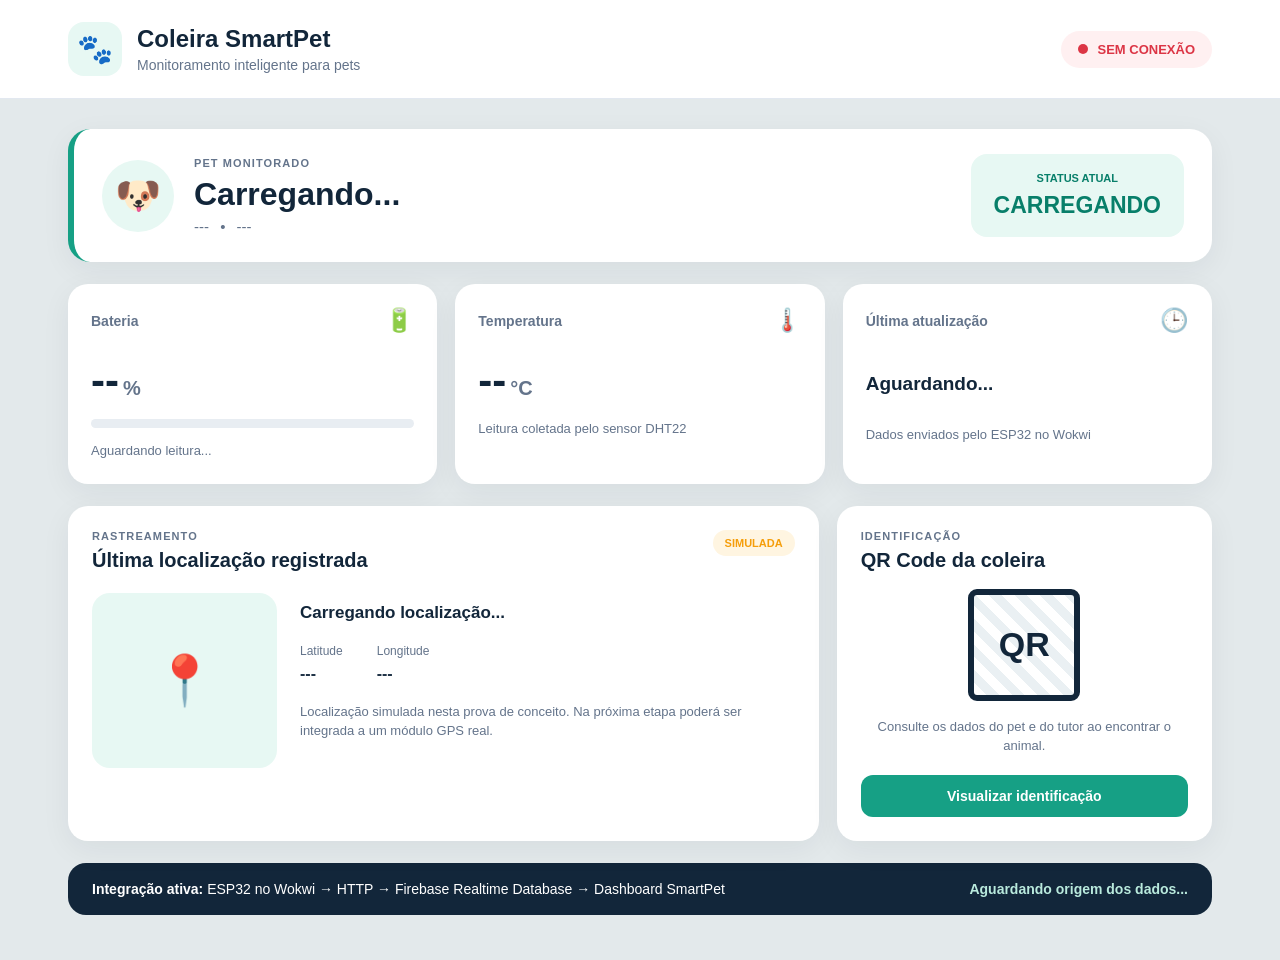
==== HTML/index.html @ f0775191 "Protótipo inicial do dashboard Coleira SmartPet" ====
<!DOCTYPE html>
<html lang="pt-BR">
<head>
  <meta charset="UTF-8">
  <meta name="viewport" content="width=device-width, initial-scale=1.0">

  <title>Coleira SmartPet | Dashboard</title>

  <link rel="stylesheet" href="../CSS/style.css">
</head>

<body>
  <header class="cabecalho">
    <div class="cabecalho-container">
      <div class="marca">
        <div class="marca-icone">🐾</div>

        <div>
          <h1>Coleira SmartPet</h1>
          <p>Monitoramento inteligente para pets</p>
        </div>
      </div>

      <div class="conexao" id="conexao">
        <span class="conexao-ponto"></span>
        <span id="texto-conexao">Conectando...</span>
      </div>
    </div>
  </header>

  <main class="conteudo">
    <section class="pet-card" id="pet-card">
      <div class="pet-informacoes">
        <div class="pet-avatar">🐶</div>

        <div>
          <p class="legenda">PET MONITORADO</p>
          <h2 id="nome-pet">Carregando...</h2>
          <p class="descricao-pet">
            <span id="raca-pet">---</span>
            <span class="separador">•</span>
            <span id="idade-pet">---</span>
          </p>
        </div>
      </div>

      <div class="status-box seguro" id="status-box">
        <p class="status-titulo">STATUS ATUAL</p>
        <p class="status-texto" id="status-texto">CARREGANDO</p>
      </div>
    </section>

    <section class="alerta-card oculto" id="alerta-card">
      <div class="alerta-icone">⚠️</div>

      <div>
        <h3>Alerta ativo: pet possivelmente perdido!</h3>
        <p>
          Consulte a última localização registrada e entre em contato
          com o tutor responsável.
        </p>
      </div>
    </section>

    <section class="cards-monitoramento">
      <article class="card">
        <div class="card-topo">
          <span class="card-titulo">Bateria</span>
          <span class="card-icone">🔋</span>
        </div>

        <p class="card-valor">
          <span id="bateria">--</span><small>%</small>
        </p>

        <div class="barra">
          <div class="barra-progresso" id="barra-bateria"></div>
        </div>

        <p class="card-descricao" id="texto-bateria">
          Aguardando leitura...
        </p>
      </article>

      <article class="card">
        <div class="card-topo">
          <span class="card-titulo">Temperatura</span>
          <span class="card-icone">🌡️</span>
        </div>

        <p class="card-valor">
          <span id="temperatura">--</span><small>°C</small>
        </p>

        <p class="card-descricao">
          Leitura coletada pelo sensor DHT22
        </p>
      </article>

      <article class="card">
        <div class="card-topo">
          <span class="card-titulo">Última atualização</span>
          <span class="card-icone">🕒</span>
        </div>

        <p class="card-horario" id="ultima-atualizacao">
          Aguardando...
        </p>

        <p class="card-descricao">
          Dados enviados pelo ESP32 no Wokwi
        </p>
      </article>
    </section>

    <section class="grade-inferior">
      <article class="localizacao-card">
        <div class="secao-titulo">
          <div>
            <p class="legenda">RASTREAMENTO</p>
            <h3>Última localização registrada</h3>
          </div>

          <span class="selo-simulacao" id="tipo-localizacao">
            SIMULADA
          </span>
        </div>

        <div class="localizacao-conteudo">
          <div class="mapa-simulado">
            <div class="mapa-pino">📍</div>
          </div>

          <div class="dados-localizacao">
            <p class="endereco" id="localizacao">
              Carregando localização...
            </p>

            <div class="coordenadas">
              <div>
                <span>Latitude</span>
                <strong id="latitude">---</strong>
              </div>

              <div>
                <span>Longitude</span>
                <strong id="longitude">---</strong>
              </div>
            </div>

            <p class="nota">
              Localização simulada nesta prova de conceito.
              Na próxima etapa poderá ser integrada a um módulo GPS real.
            </p>
          </div>
        </div>
      </article>

      <article class="identificacao-card">
        <p class="legenda">IDENTIFICAÇÃO</p>
        <h3>QR Code da coleira</h3>

        <div class="qr-placeholder">
          <span>QR</span>
        </div>

        <p class="qr-descricao">
          Consulte os dados do pet e do tutor ao encontrar o animal.
        </p>

        <a class="botao-identificacao" href="identificacao.html">
          Visualizar identificação
        </a>
      </article>
    </section>

    <section class="integracao-card">
      <p>
        <strong>Integração ativa:</strong>
        ESP32 no Wokwi → HTTP → Firebase Realtime Database → Dashboard SmartPet
      </p>

      <span id="origem-dados">Aguardando origem dos dados...</span>
    </section>
  </main>

  <script src="../JavaScript/dashboard.js"></script>
</body>
</html>
---- CSS/style.css ----
* {
  margin: 0;
  padding: 0;
  box-sizing: border-box;
  font-family: Arial, Helvetica, sans-serif;
}

:root {
  --verde-principal: #16a085;
  --verde-escuro: #087f6a;
  --verde-claro: #e7f8f3;
  --azul-escuro: #12263a;
  --azul-texto: #203347;
  --cinza-fundo: #e3e9eb;
  --cinza-card: #ffffff;
  --cinza-texto: #64748b;
  --cinza-borda: #e2e8f0;
  --vermelho: #dc3545;
  --vermelho-claro: #fff0f1;
  --amarelo: #f59e0b;
  --sombra: 0 8px 30px rgba(18, 38, 58, 0.06);
}

body {
  min-height: 100vh;
  background-color: var(--cinza-fundo);
  color: var(--azul-texto);
}

.cabecalho {
  background-color: var(--cinza-card);
  border-bottom: 1px solid var(--cinza-borda);
}

.cabecalho-container {
  max-width: 1200px;
  margin: 0 auto;
  padding: 22px 28px;
  display: flex;
  justify-content: space-between;
  align-items: center;
}

.marca {
  display: flex;
  align-items: center;
  gap: 15px;
}

.marca-icone {
  width: 54px;
  height: 54px;
  background-color: var(--verde-claro);
  border-radius: 16px;
  display: flex;
  justify-content: center;
  align-items: center;
  font-size: 29px;
}

.marca h1 {
  color: var(--azul-escuro);
  font-size: 24px;
  margin-bottom: 4px;
}

.marca p {
  color: var(--cinza-texto);
  font-size: 14px;
}

.conexao {
  border-radius: 30px;
  padding: 11px 17px;
  background-color: var(--verde-claro);
  color: var(--verde-escuro);
  font-weight: bold;
  font-size: 13px;
  display: flex;
  align-items: center;
  gap: 9px;
}

.conexao.erro {
  background-color: var(--vermelho-claro);
  color: var(--vermelho);
}

.conexao-ponto {
  width: 10px;
  height: 10px;
  background-color: var(--verde-principal);
  border-radius: 50%;
}

.conexao.erro .conexao-ponto {
  background-color: var(--vermelho);
}

.conteudo {
  max-width: 1200px;
  margin: 0 auto;
  padding: 30px 28px 45px;
}

.pet-card {
  background-color: var(--cinza-card);
  border-radius: 22px;
  padding: 25px 28px;
  box-shadow: var(--sombra);
  display: flex;
  justify-content: space-between;
  align-items: center;
  margin-bottom: 22px;
  border-left: 6px solid var(--verde-principal);
}

.pet-card.perdido {
  border-left-color: var(--vermelho);
}

.pet-informacoes {
  display: flex;
  align-items: center;
  gap: 20px;
}

.pet-avatar {
  height: 72px;
  width: 72px;
  border-radius: 50%;
  background-color: var(--verde-claro);
  display: flex;
  justify-content: center;
  align-items: center;
  font-size: 37px;
}

.legenda {
  color: var(--cinza-texto);
  font-size: 11px;
  letter-spacing: 1.1px;
  font-weight: bold;
  margin-bottom: 7px;
}

.pet-informacoes h2 {
  font-size: 32px;
  color: var(--azul-escuro);
  margin-bottom: 5px;
}

.descricao-pet {
  color: var(--cinza-texto);
  font-size: 15px;
}

.separador {
  margin: 0 7px;
}

.status-box {
  min-width: 180px;
  border-radius: 16px;
  padding: 18px 23px;
  text-align: center;
}

.status-box.seguro {
  background-color: var(--verde-claro);
  color: var(--verde-escuro);
}

.status-box.perdido {
  background-color: var(--vermelho-claro);
  color: var(--vermelho);
}

.status-titulo {
  font-size: 11px;
  font-weight: bold;
  margin-bottom: 8px;
}

.status-texto {
  font-size: 23px;
  font-weight: bold;
}

.alerta-card {
  background-color: var(--vermelho-claro);
  border: 1px solid #f9c1c6;
  border-radius: 18px;
  padding: 18px 23px;
  display: flex;
  align-items: center;
  gap: 18px;
  margin-bottom: 22px;
  color: var(--vermelho);
}

.alerta-card.oculto {
  display: none;
}

.alerta-icone {
  font-size: 31px;
}

.alerta-card h3 {
  font-size: 17px;
  margin-bottom: 5px;
}

.alerta-card p {
  font-size: 14px;
}

.cards-monitoramento {
  display: grid;
  grid-template-columns: repeat(3, 1fr);
  gap: 18px;
  margin-bottom: 22px;
}

.card {
  background-color: var(--cinza-card);
  border-radius: 20px;
  padding: 23px;
  box-shadow: var(--sombra);
}

.card-topo {
  display: flex;
  justify-content: space-between;
  align-items: center;
  margin-bottom: 23px;
}

.card-titulo {
  color: var(--cinza-texto);
  font-size: 14px;
  font-weight: bold;
}

.card-icone {
  font-size: 23px;
}

.card-valor {
  font-size: 42px;
  color: var(--azul-escuro);
  font-weight: bold;
  margin-bottom: 14px;
}

.card-valor small {
  font-size: 20px;
  color: var(--cinza-texto);
  margin-left: 4px;
}

.card-horario {
  font-size: 19px;
  color: var(--azul-escuro);
  font-weight: bold;
  min-height: 54px;
  display: flex;
  align-items: center;
  margin-bottom: 14px;
}

.card-descricao {
  color: var(--cinza-texto);
  font-size: 13px;
  line-height: 1.5;
}

.barra {
  background-color: #e8edf2;
  height: 9px;
  border-radius: 10px;
  overflow: hidden;
  margin-bottom: 13px;
}

.barra-progresso {
  background-color: var(--verde-principal);
  height: 100%;
  width: 0;
  border-radius: 10px;
  transition: width 0.4s;
}

.barra-progresso.baixa {
  background-color: var(--vermelho);
}

.grade-inferior {
  display: grid;
  grid-template-columns: 2fr 1fr;
  gap: 18px;
  margin-bottom: 22px;
}

.localizacao-card,
.identificacao-card {
  background-color: var(--cinza-card);
  border-radius: 20px;
  padding: 24px;
  box-shadow: var(--sombra);
}

.secao-titulo {
  display: flex;
  justify-content: space-between;
  align-items: start;
  margin-bottom: 21px;
}

.secao-titulo h3,
.identificacao-card h3 {
  color: var(--azul-escuro);
  font-size: 20px;
}

.selo-simulacao {
  padding: 7px 12px;
  background-color: #fff5e1;
  color: var(--amarelo);
  font-weight: bold;
  font-size: 11px;
  border-radius: 20px;
}

.localizacao-conteudo {
  display: flex;
  gap: 23px;
}

.mapa-simulado {
  min-width: 185px;
  height: 175px;
  background-color: var(--verde-claro);
  border-radius: 18px;
  display: flex;
  justify-content: center;
  align-items: center;
}

.mapa-pino {
  font-size: 49px;
}

.dados-localizacao {
  flex: 1;
}

.endereco {
  font-size: 17px;
  font-weight: bold;
  color: var(--azul-escuro);
  margin: 10px 0 21px;
}

.coordenadas {
  display: flex;
  gap: 34px;
  margin-bottom: 19px;
}

.coordenadas span {
  display: block;
  color: var(--cinza-texto);
  font-size: 12px;
  margin-bottom: 7px;
}

.coordenadas strong {
  font-size: 16px;
  color: var(--azul-texto);
}

.nota {
  color: var(--cinza-texto);
  font-size: 13px;
  line-height: 1.5;
}

.identificacao-card {
  text-align: center;
}

.identificacao-card .legenda {
  text-align: left;
}

.identificacao-card h3 {
  text-align: left;
  margin-bottom: 17px;
}

.qr-placeholder {
  width: 112px;
  height: 112px;
  margin: 0 auto 16px;
  border: 6px solid var(--azul-escuro);
  border-radius: 9px;
  display: flex;
  justify-content: center;
  align-items: center;
  color: var(--azul-escuro);
  font-weight: bold;
  font-size: 34px;
  background:
    repeating-linear-gradient(
      45deg,
      #ffffff,
      #ffffff 9px,
      #eaf0f3 9px,
      #eaf0f3 18px
    );
}

.qr-descricao {
  color: var(--cinza-texto);
  font-size: 13px;
  line-height: 1.5;
  margin-bottom: 19px;
}

.botao-identificacao {
  display: block;
  background-color: var(--verde-principal);
  color: #ffffff;
  text-decoration: none;
  border-radius: 12px;
  padding: 13px 10px;
  font-weight: bold;
  font-size: 14px;
  transition: background-color 0.3s;
}

.botao-identificacao:hover {
  background-color: var(--verde-escuro);
}

.integracao-card {
  background-color: var(--azul-escuro);
  color: #ffffff;
  border-radius: 18px;
  padding: 18px 24px;
  display: flex;
  justify-content: space-between;
  gap: 20px;
  align-items: center;
  font-size: 14px;
}

.integracao-card span {
  color: #b9eadd;
  font-weight: bold;
}

@media (max-width: 900px) {
  .cards-monitoramento,
  .grade-inferior {
    grid-template-columns: 1fr;
  }

  .pet-card,
  .cabecalho-container,
  .integracao-card {
    flex-direction: column;
    align-items: flex-start;
    gap: 20px;
  }

  .status-box {
    width: 100%;
  }

  .localizacao-conteudo {
    flex-direction: column;
  }

  .mapa-simulado {
    width: 100%;
  }
}

@media (max-width: 520px) {
  .conteudo,
  .cabecalho-container {
    padding-left: 16px;
    padding-right: 16px;
  }

  .pet-informacoes {
    flex-direction: column;
    align-items: flex-start;
  }

  .coordenadas {
    flex-direction: column;
    gap: 12px;
  }
}
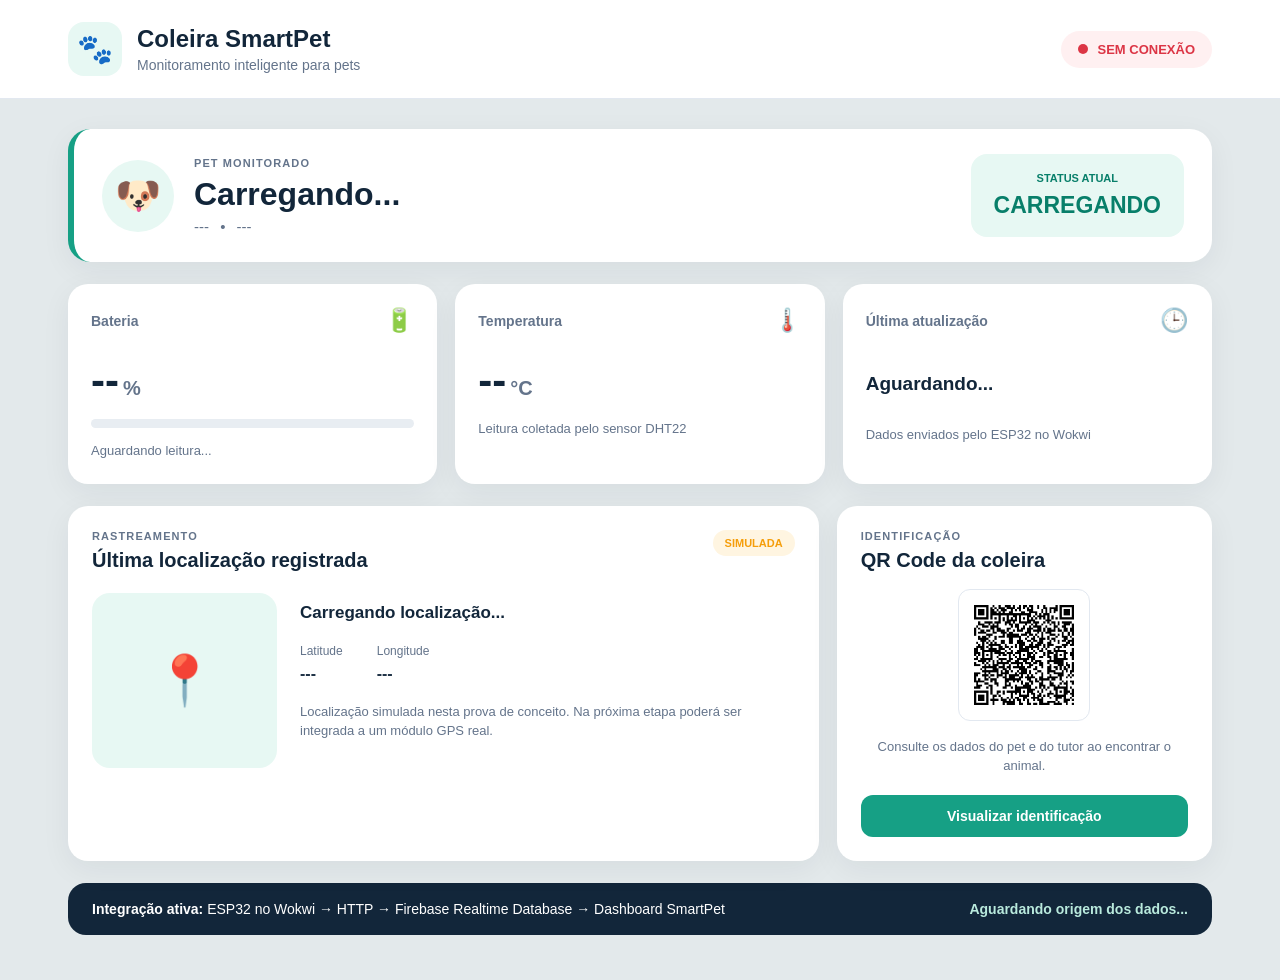
==== commit 5015738d: "Adiciona QR Code real ao dashboard" ====
--- a/HTML/index.html
+++ b/HTML/index.html
@@ -160,9 +160,11 @@
         <p class="legenda">IDENTIFICAÇÃO</p>
         <h3>QR Code da coleira</h3>
 
-        <div class="qr-placeholder">
-          <span>QR</span>
-        </div>
+        <img 
+            class="qr-code-real" 
+            src="../Assets/qrcode/qrcode-identificacao-smartpet.png" 
+            alt="QR Code para identificação do pet"
+        >
 
         <p class="qr-descricao">
           Consulte os dados do pet e do tutor ao encontrar o animal.
--- a/CSS/style.css
+++ b/CSS/style.css
@@ -27,6 +27,18 @@
   color: var(--azul-texto);
 }
 
+.qr-code-real {
+  width: 132px;
+  height: 132px;
+  display: block;
+  margin: 0 auto 16px;
+  padding: 7px;
+  background-color: #ffffff;
+  border: 1px solid var(--cinza-borda);
+  border-radius: 12px;
+  object-fit: contain;
+}
+
 .cabecalho {
   background-color: var(--cinza-card);
   border-bottom: 1px solid var(--cinza-borda);
